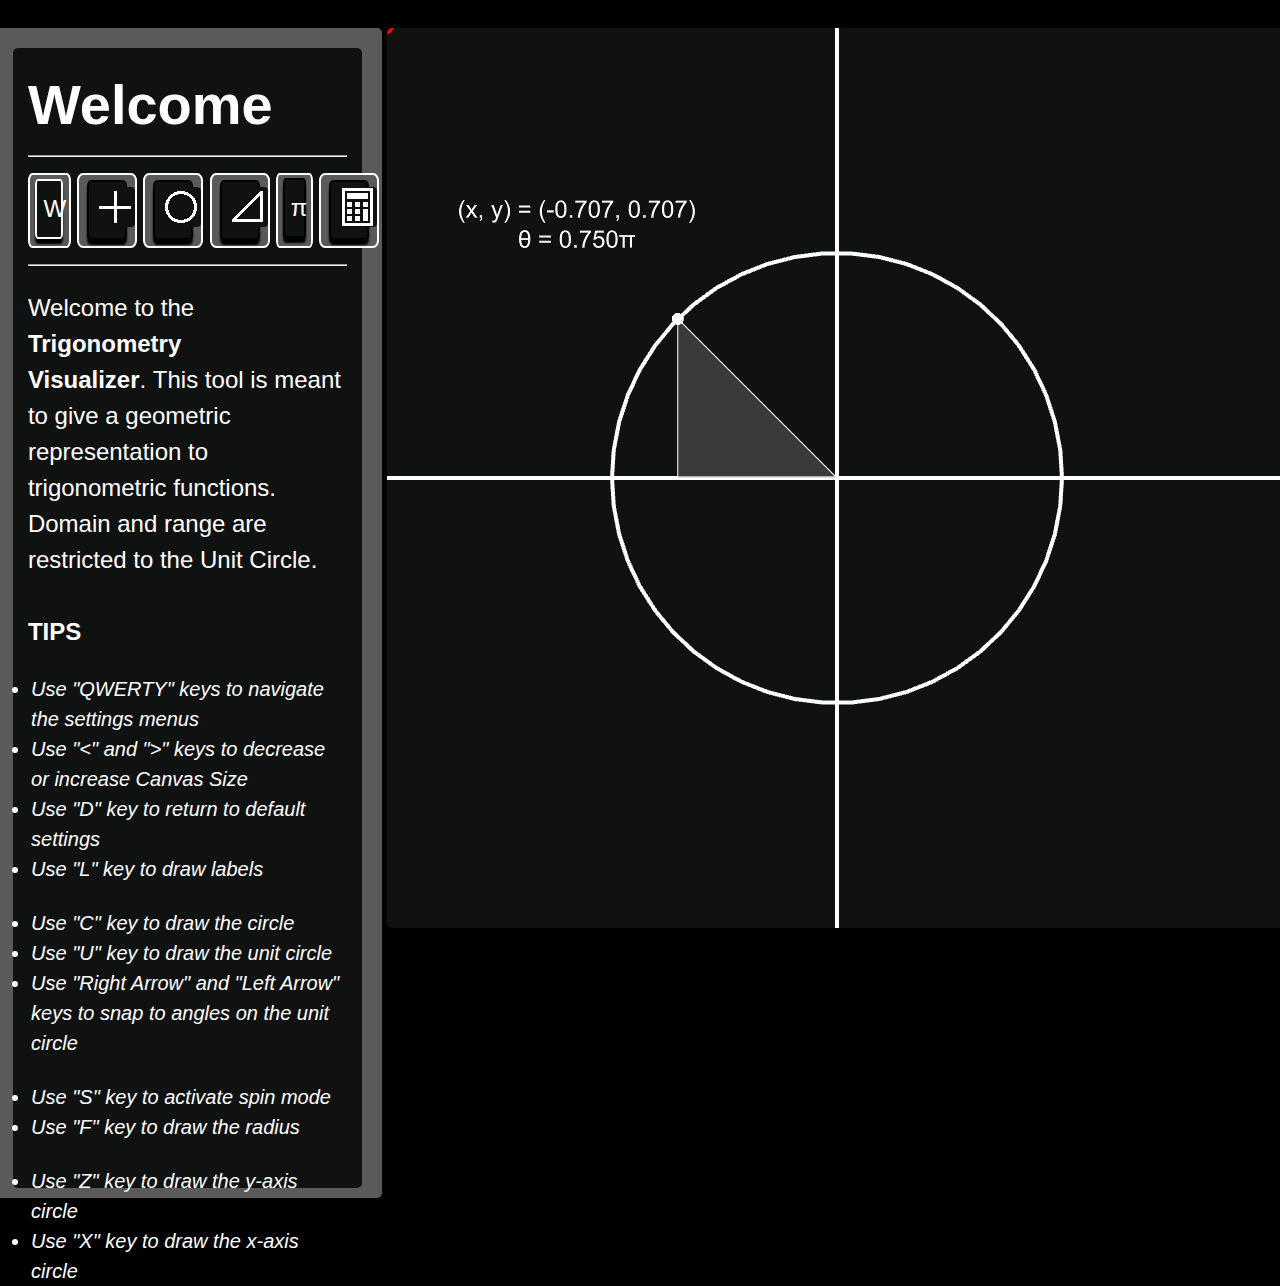
==== index.html @ 53793ff1 "Half finished idenitities." ====
<!DOCTYPE html>
<html lang="">
<head>
  <meta charset="utf-8">
  <meta name="viewport" content="width=device-width">

  <title>Unit Circle Visualizer</title>

  <link rel="icon" type="image/x-icon" href="./assets/triangleButton.png">

  <!-- p5.js -->
  <script src="addons/p5.min.js"></script>

  <!-- Sim and Animation -->
  <script src="main.js"></script>

</head>

<link rel="stylesheet" href="global.css">

<body class="p5" onload="main()" id="p5">
  <main>
  </main>
</body>

<div class="panel" id="panel0">
  <div class="innerPanel">
    <label class="title"><b>Welcome</b></label>
    <hr>
    <div class="grid-container-nav">
      <div class="grid-item-nav">
        <button type="button" class="navButton shadow" onclick="SetMan.butNextPanel(false, 0)" id="welcomeButton0">W</button>
      </div>
      <div class="grid-item-nav">
        <button type="button" class="navButton shadow" onclick="SetMan.butNextPanel(false, 1)" id="gridButton0"><img class="navButton" src="./assets/plusButton.png"></button>
      </div>
      <div class="grid-item-nav">
        <button type="button" class="navButton shadow" onclick="SetMan.butNextPanel(false, 2)" id="circleButton0"><img class="navButton" src="./assets/circleButton.png"></button>
      </div>
      <div class="grid-item-nav">
        <button type="button" class="navButton shadow" onclick="SetMan.butNextPanel(false, 3)" id="triangleButton0"><img class="navButton" src="./assets/triangleButton.png"></button>
      </div>
      <div class="grid-item-nav">
        <button type="button" class="navButton shadow" onclick="SetMan.butNextPanel(false, 4)" id="piButton0" style="font-size:30px;">π</button>
      </div>
      <div class="grid-item-nav">
        <button type="button" class="navButton shadow" onclick="SetMan.butNextPanel(false, 5)" id="calcButton0"><img class="navButton" src="./assets/calcButton.png"></button>
      </div>
    </div>
    <hr>
    <p class="innerPanel">
      Welcome to the <b>Trigonometry Visualizer</b>.&nbspThis tool is meant to give a geometric representation to trigonometric functions.<br>
      Domain and range are restricted to the Unit Circle. 
      <br><br>
      <b>TIPS</b>
      <i>
      <li>Use "QWERTY" keys to navigate the settings menus</li>
      <li>Use "<" and ">" keys to decrease or increase Canvas Size</li>
      <li>Use "D" key to return to default settings</li>
      <li>Use "L" key to draw labels</li>
      <br>
      <li>Use "C" key to draw the circle</li>
      <li>Use "U" key to draw the unit circle</li>
      <li>Use "Right Arrow" and "Left Arrow" keys to snap to angles on the unit circle</li>
      <br>
      <li>Use "S" key to activate spin mode</li>
      <li>Use "F" key to draw the radius</li>
      <br>
      <li>Use "Z" key to draw the y-axis circle</li>
      <li>Use "X" key to draw the x-axis circle</li>

      </i>
    </p>
  </div>
</div>

<div class="panel" id="panel1">
  <div class="innerPanel">
    <img src="./assets/plusButton.png"><label class="title">&nbsp<b>Grid</b></label><br>
    <hr>
    <div class="grid-container-nav">
      <div class="grid-item-nav">
        <button type="button" class="navButton shadow" onclick="SetMan.butNextPanel(false, 0)" id="welcomeButton1">W</button>
      </div>
      <div class="grid-item-nav">
        <button type="button" class="navButton shadow" onclick="SetMan.butNextPanel(false, 1)" id="gridButton1"><img class="navButton" src="./assets/plusButton.png"></button>
      </div>
      <div class="grid-item-nav">
        <button type="button" class="navButton shadow" onclick="SetMan.butNextPanel(false, 2)" id="circleButton1"><img class="navButton" src="./assets/circleButton.png"></button>
      </div>
      <div class="grid-item-nav">
        <button type="button" class="navButton shadow" onclick="SetMan.butNextPanel(false, 3)" id="triangleButton1"><img class="navButton" src="./assets/triangleButton.png"></button>
      </div>
      <div class="grid-item-nav">
        <button type="button" class="navButton shadow" onclick="SetMan.butNextPanel(false, 4)" id="piButton1" style="font-size:30px;">π</button>
      </div>
      <div class="grid-item-nav">
        <button type="button" class="navButton shadow" onclick="SetMan.butNextPanel(false, 5)" id="calcButton1"><img class="navButton" src="./assets/calcButton.png"></button>
      </div>
    </div>
    <hr>
    <div class="grid-container">
      <div class="grid-item">
        <label class="gridLabel">Settings</label><br>
        <button type="button" class="gridButton shadow" onclick="newSetMan('default')">Default</button>
      </div>
      <div class="grid-item">
        <label class="gridLabel">All On</label><br>
        <button type="button" class="gridButton shadow" style="border-color: rgb(0,255,0);" onclick="newSetMan('on')">On</button>
      </div>
      <div class="grid-item">
        <label class="gridLabel">All Off</label><br>
        <button type="button" class="gridButton shadow" style="border-color: rgb(255,0,0);" onclick="newSetMan('off')">Off</button>
      </div>
      <div class="grid-item">
        <label class="gridLabel">Position Info</label><br>
        <button type="button" class="gridButton shadow" onclick="SetMan.butPosInfo()" id="posInfo">On</button>
      </div>
    </div>
    <hr>
    <div class="grid-container">
      <div class="grid-item">
        <label class="gridLabel">Canvas Size</label><br>
        <label id="canvasSize" class="gridLabel" style="font-size:32px"></label>
      </div>
      <div class="grid-item">
        <label class="gridLabel">Canvas Size</label><br>
        <button type="button" class="gridButton shadow square" onclick="decreaseCanvasSize()">&nbsp-&nbsp</button><button type="button" class="gridButton shadow square" onclick="increaseCanvasSize()">+</button>
      </div>
      <div class="grid-item">
        <label class="gridLabel">Grid</label><br>
        <button type="button" class="gridButton shadow" onclick="SetMan.butGrid()" id="grid">Off</button>
      </div>
      <div class="grid-item">
        <label class="gridLabel">Grid Density</label><br>
        <button type="button" class="gridButton shadow square" onclick="SetMan.butGridDensity(false)">&nbsp-&nbsp</button>
        <button type="button" class="gridButton shadow square" onclick="SetMan.butGridDensity(true)">+</button>
      </div>

    </div>
    <hr>
    <div class="grid-container">
      <div class="grid-item">
        <label class="gridLabel">Origin</label><br>
        <button type="button" class="gridButton shadow" onclick="SetMan.butOrigin()" id="origin">On</button>
      </div>
      <div class="grid-item">
        <label class="gridLabel">Quadrantal</label><br>
        <button type="button" class="gridButton shadow" onclick="SetMan.butCardPoints()" id="cardPoints">Off</button>
      </div>
      <div class="grid-item">
        <label class="gridLabel">X-Axis</label><br>
        <button type="button" class="gridButton shadow" onclick="SetMan.butXAxis()" id="xAxis">On</button>
      </div>
      <div class="grid-item">
        <label class="gridLabel">Y-Axis</label><br>
        <button type="button" class="gridButton shadow" onclick="SetMan.butYAxis()" id="yAxis">On</button>
      </div>

    </div>
  </div>
</div>

<div class="panel" id="panel2">
  <div class="innerPanel">
    <img src="./assets/circleButton.png"><label class="title">&nbsp<b>Circle</b></label><br>
    <hr>
    <div class="grid-container-nav">
      <div class="grid-item-nav">
        <button type="button" class="navButton shadow" onclick="SetMan.butNextPanel(false, 0)" id="welcomeButton2">W</button>
      </div>
      <div class="grid-item-nav">
        <button type="button" class="navButton shadow" onclick="SetMan.butNextPanel(false, 1)" id="gridButton2"><img class="navButton" src="./assets/plusButton.png"></button>
      </div>
      <div class="grid-item-nav">
        <button type="button" class="navButton shadow" onclick="SetMan.butNextPanel(false, 2)" id="circleButton2"><img class="navButton" src="./assets/circleButton.png"></button>
      </div>
      <div class="grid-item-nav">
        <button type="button" class="navButton shadow" onclick="SetMan.butNextPanel(false, 3)" id="triangleButton2"><img class="navButton" src="./assets/triangleButton.png"></button>
      </div>
      <div class="grid-item-nav">
        <button type="button" class="navButton shadow" onclick="SetMan.butNextPanel(false, 4)" id="piButton2" style="font-size:30px;">π</button>
      </div>
      <div class="grid-item-nav">
        <button type="button" class="navButton shadow" onclick="SetMan.butNextPanel(false, 5)" id="calcButton2"><img class="navButton" src="./assets/calcButton.png"></button>
      </div>
    </div>
    <hr>
    <div class="grid-container">
      <div class="grid-item">
        <label class="gridLabel">Circle</label><br>
        <button type="button" class="gridButton shadow" onclick="SetMan.butCircle()" id="circle">On</button>
      </div>
      <div class="grid-item">
        <label class="gridLabel">Unit Circle</label><br>
        <button type="button" class="gridButton shadow" onclick="SetMan.butUnitCirc()" id="unitCirc">Off</button>
      </div>
      <div class="grid-item">
        <label class="gridLabel">Unit Angles</label><br>
        <button type="button" class="gridButton shadow square" onclick="forwardUnitCircle()">&nbsp-&nbsp</button><button class="gridButton shadow square" type="button" onclick="backwardUnitCircle()">+</button>
      </div>
      <div class="grid-item">
        <label class="gridLabel">Spin Mode</label><br>
        <button class="gridButton shadow" onclick="SetMan.butSpinMode()" id="spinMode"></button>
      </div>

    </div>
    <hr>
    <div class="grid-container">
      <div class="grid-item">
        <label class="gridLabel">Quadrant I</label><br>
        <button type="button" class="gridButton shadow" onclick="SetMan.butQuadI()" id="quadI">Off</button>
      </div>
      <div class="grid-item">
        <label class="gridLabel">Quadrant II</label><br>
        <button type="button" class="gridButton shadow" onclick="SetMan.butQuadII()" id="quadII">Off</button>
      </div>
      <div class="grid-item">
        <label class="gridLabel">Quadrant III</label><br>
        <button type="button" class="gridButton shadow" onclick="SetMan.butQuadIII()" id="quadIII">Off</button>
      </div>
      <div class="grid-item">
        <label class="gridLabel">Quadrant IV</label><br>
        <button type="button" class="gridButton shadow" onclick="SetMan.butQuadIV()" id="quadIV">Off</button>
      </div>
    </div>
    <hr>
    <div class="grid-container">
      <div class="grid-item">
        <label class="gridLabel">Quadrantal</label><br>
        <button type="button" class="gridButton shadow" onclick="SetMan.butCardPoints()" id="cardPoints1">Off</button>
      </div>
      <div class="grid-item">
        <label class="gridLabel">Arc</label><br>
        <button type="button" class="gridButton shadow" onclick="SetMan.butUnitArc()" id="unitArc">On</button>
      </div>
      <div class="grid-item">
        <label class="gridLabel">Radius</label><br>
        <button type="button" class="gridButton shadow" onclick="SetMan.butRadius()" id="radius">On</button>
      </div>
      <div class="grid-item">
        <label class="gridLabel">Labels</label><br>
        <button type="button" class="gridButton shadow" onclick="SetMan.butNames()" id="names">On</button>
      </div>
    </div>
  </div>
</div>

<div class="panel" id="panel3">
  <div class="innerPanel">
    <img src="./assets/triangleButton.png"><label class="title">&nbsp<b>Triangle</b></label><br>
    <hr>
    <div class="grid-container-nav">
      <div class="grid-item-nav">
        <button type="button" class="navButton shadow" onclick="SetMan.butNextPanel(false, 0)" id="welcomeButton3">W</button>
      </div>
      <div class="grid-item-nav">
        <button type="button" class="navButton shadow" onclick="SetMan.butNextPanel(false, 1)" id="gridButton3"><img class="navButton" src="./assets/plusButton.png"></button>
      </div>
      <div class="grid-item-nav">
        <button type="button" class="navButton shadow" onclick="SetMan.butNextPanel(false, 2)" id="circleButton3"><img class="navButton" src="./assets/circleButton.png"></button>
      </div>
      <div class="grid-item-nav">
        <button type="button" class="navButton shadow" onclick="SetMan.butNextPanel(false, 3)" id="triangleButton3"><img class="navButton" src="./assets/triangleButton.png"></button>
      </div>
      <div class="grid-item-nav">
        <button type="button" class="navButton shadow" onclick="SetMan.butNextPanel(false, 4)" id="piButton3" style="font-size:30px;">π</button>
      </div>
      <div class="grid-item-nav">
        <button type="button" class="navButton shadow" onclick="SetMan.butNextPanel(false, 5)" id="calcButton3"><img class="navButton" src="./assets/calcButton.png"></button>
      </div>
    </div>
    <hr>
    <div class="grid-container">
      <div class="grid-item">
        <label class="gridLabel">Sin</label><br>
        <button type="button"  class="gridButton shadow square" onclick="buttonMessage('Was that an accident?')" style="background-color:blue">&nbsp</button>
        <button type="button"  class="gridButton shadow square" onclick="SetMan.butSin();" id="sin2">Off</button>
      </div>
      <div class="grid-item">
        <label class="gridLabel">Cos</label><br>
        <button type="button"  class="gridButton shadow square" onclick="buttonMessage('Guess it was not.')" style="background-color:lime">&nbsp</button>
        <button type="button"  class="gridButton shadow square" onclick="SetMan.butCos()" id="cos2">Off</button>
      </div>
      <div class="grid-item">
        <label class="gridLabel">Tan</label><br>
        <button type="button"  class="gridButton shadow square" style="background-color:red">&nbsp</button>
        <button type="button"  class="gridButton shadow square"onclick="SetMan.butTan()" id="tan2">Off</button>
      </div>
      <div class="grid-item">
        <label class="gridLabel">All</label><br>
        <button type="button"  class="gridButton shadow"onclick="SetMan.butAllTrigFunc()" id="allTrigFunc">Off</button>
      </div>
      <div class="grid-item">
        <label class="gridLabel">Csc</label><br>
        <button type="button"  class="gridButton shadow square" onclick="buttonMessage('I bet you clicked tangent lol.')" style="background-color:cyan">&nbsp</button>
        <button type="button"  class="gridButton shadow square" onclick="SetMan.butCsc()" id="csc2">Off</button>
      </div>
      <div class="grid-item">
        <label class="gridLabel">Sec</label><br>
        <button type="button"  class="gridButton shadow square" onclick="buttonMessage('github.com/gwstallsmith')" style="background-color:yellow">&nbsp</button>
        <button type="button"  class="gridButton shadow square" onclick="SetMan.butSec()" id="sec2">Off</button>
      </div>
      <div class="grid-item">
        <label class="gridLabel">Cot</label><br>
        <button type="button"  class="gridButton shadow square" onclick="buttonMessage('Five dollars, and you can put whatever you want here.')" style="background-color:magenta;">&nbsp</button>
        <button type="button"  class="gridButton shadow square" onclick="SetMan.butCot()" id="cot2">Off</button>
      </div>
      </div>
    <div class="grid-container">
      <div class="grid-item">
        <label class="gridLabel">Triangle</label><br>
        <button type="button" class="gridButton shadow" onclick="SetMan.butUnitTriangle()" id="unitTriangle">On</button>
      </div>
      <div class="grid-item">
        <label class="gridLabel">Hypotenuse</label><br>
        <button type="button" class="gridButton shadow" onclick="SetMan.butRadius()" id="hypotenuse">On</button>
      </div>
      <div class="grid-item">
        <label class="gridLabel">Labels</label><br>
        <button type="button" class="gridButton shadow" onclick="SetMan.butNames()" id="names1">Off</button>
      </div>

    </div>
    <div class="grid-container-info">
      <div class="grid-item-info">
        <label id="unitCoordinates"></label>
      </div>
      <div class="grid-item-info">
        <label" id="triangleArea"></label>
      </div>
    </div>
    <div class="grid-container-info">
      <div class="grid-item-info">
        <label id="sin"></label>
      </div>
      <div class="grid-item-info">
        <label id="csc"></label>
      </div>
      <div class="grid-item-info">
        <label id="cos"></label>
      </div>
      <div class="grid-item-info">
        <label id="sec"></label>
      </div>
      <div class="grid-item-info">
        <label id="tan"></label>
      </div>
      <div class="grid-item-info">
        <label id="cot"></label>
      </div>
    </div>

  </div>
</div>

<div class="panel" id="panel4">
  <div class="innerPanel">
    <label class="title">π<b>&nbsp&nbspIdentities</b></label>
    <hr>
    <div class="grid-container-nav">
      <div class="grid-item-nav">
        <button type="button" class="navButton shadow" onclick="SetMan.butNextPanel(false, 0)" id="welcomeButton4">W</button>
      </div>
      <div class="grid-item-nav">
        <button type="button" class="navButton shadow" onclick="SetMan.butNextPanel(false, 1)" id="gridButton4"><img class="navButton" src="./assets/plusButton.png"></button>
      </div>
      <div class="grid-item-nav">
        <button type="button" class="navButton shadow" onclick="SetMan.butNextPanel(false, 2)" id="circleButton4"><img class="navButton" src="./assets/circleButton.png"></button>
      </div>
      <div class="grid-item-nav">
        <button type="button" class="navButton shadow" onclick="SetMan.butNextPanel(false, 3)" id="triangleButton4"><img class="navButton" src="./assets/triangleButton.png"></button>
      </div>
      <div class="grid-item-nav">
        <button type="button" class="navButton shadow" onclick="SetMan.butNextPanel(false, 4)" id="piButton4" style="font-size:30px;">π</button>
      </div>
      <div class="grid-item-nav">
        <button type="button" class="navButton shadow" onclick="SetMan.butNextPanel(false, 5)" id="calcButton4"><img class="navButton" src="./assets/calcButton.png"></button>
      </div>
    </div>
    <hr>
    <div class="grid-container-info">
      <div class="grid-item">
        <label class="identity identityTitle">
          Even / Odd Identities
        </label><br><br>
        <label class="identity">
          sin(-θ) = -sin(θ)
        </label>
        <button type="button" class="gridButton shadow" onclick="SetMan.butEvenOddIdenOne()" id="evenOddIdenOne">On</button><br>
        <label class="identity">
          cos(-θ) = -cos(θ)
        </label>
        <button type="button" class="gridButton shadow" onclick="SetMan.butEvenOddIdenTwo()" id="evenOddIdenTwo">On</button><br>
        <label class="identity">
          tan(-θ) = -tan(θ)
        </label>
        <button type="button" class="gridButton shadow" onclick="SetMan.butEvenOddIdenThree()" id="evenOddIdenThree">On</button><br>
        <label class="identity">
          csc(-θ) = -csc(θ)
        </label>
        <button type="button" class="gridButton shadow" onclick="SetMan.butEvenOddIdenFour()" id="evenOddIdenFour">On</button><br>
        <label class="identity">
          sec(-θ) = -sec(θ)
        </label>
        <button type="button" class="gridButton shadow" onclick="SetMan.butEvenOddIdenFive()" id="evenOddIdenFive">On</button><br>
        <label class="identity">
          Cot(-θ) = -cot(θ)
        </label>
        <button type="button" class="gridButton shadow" onclick="SetMan.butEvenOddIdenSix()" id="evenOddIdenSix">On</button><br>

      </div>

      <div class="grid-item">
        <label class="identity identityTitle">
          Cofunction Identities
        </label><br><br>
        <label class="identity">
          sin(π/2 - θ) = cos(θ)
        </label>
        <button type="button" class="gridButton shadow" onclick="SetMan.butCofuncIdenOne()" id="cofuncIdenOne">On</button><br>
        <label class="identity">
          cos(π/2 - θ) = sin(θ)
        </label>
        <button type="button" class="gridButton shadow" onclick="SetMan.butCofuncIdenTwo()" id="cofuncIdenTwo">On</button><br>
        <label class="identity">
          tan(π/2 - θ) = cot(θ)
        </label>
        <button type="button" class="gridButton shadow" onclick="SetMan.butCofuncIdenThree()" id="cofuncIdenThree">On</button><br>
        <label class="identity">
          cot(π/2 - θ) = tan(θ)
        </label>
        <button type="button" class="gridButton shadow" onclick="SetMan.butCofuncIdenFour()" id="cofuncIdenFour">On</button><br>
        <label class="identity">
          csc(π/2 - θ) = sec(θ)
        </label>
        <button type="button" class="gridButton shadow" onclick="SetMan.butCofuncIdenFive()" id="cofuncIdenFive">On</button><br>
        <label class="identity">
          sec(π/2 - θ) = csc(θ)
        </label>
        <button type="button" class="gridButton shadow" onclick="SetMan.butCofuncIdenSix()" id="cofuncIdenSix">On</button><br>
        
      </div>
      <div class="grid-item">
        <label class="identity identityTitle">
          Pythagorean Identities
        </label><br><br>
        <label class="identity">
          cos²(θ) + sin²(θ) = 1
        </label>
        <button type="button" class="gridButton shadow" onclick="SetMan.butPythIdenOne()" id="pythIdenOne">On</button><br>
        <label class="identity">
          tan²(θ) + 1 = sec²(θ)
        </label>
        <button type="button" class="gridButton shadow" onclick="SetMan.butPythIdenTwo()" id="pythIdenTwo">On</button><br>

        <label class="identity">
          1 + cot²(θ) = csc²(θ)
        </label>
        <button type="button" class="gridButton shadow" onclick="SetMan.butPythIdenThree()" id="pythIdenThree">On</button><br>
      </div>

    </div>
  </div>
</div>

<div class="panel" id="panel5">
  <div class="innerPanel">
    <img src="./assets/calcButton.png"><label class="title">&nbsp<b>Calculator</b></label>
    <hr>
    <div class="grid-container-nav">
      <div class="grid-item-nav">
        <button type="button" class="navButton shadow" onclick="SetMan.butNextPanel(false, 0)" id="welcomeButton5">W</button>
      </div>
      <div class="grid-item-nav">
        <button type="button" class="navButton shadow" onclick="SetMan.butNextPanel(false, 1)" id="gridButton5"><img class="navButton" src="./assets/plusButton.png"></button>
      </div>
      <div class="grid-item-nav">
        <button type="button" class="navButton shadow" onclick="SetMan.butNextPanel(false, 2)" id="circleButton5"><img class="navButton" src="./assets/circleButton.png"></button>
      </div>
      <div class="grid-item-nav">
        <button type="button" class="navButton shadow" onclick="SetMan.butNextPanel(false, 3)" id="triangleButton5"><img class="navButton" src="./assets/triangleButton.png"></button>
      </div>
      <div class="grid-item-nav">
        <button type="button" class="navButton shadow" onclick="SetMan.butNextPanel(false, 4)" id="piButton5" style="font-size:30px;">π</button>
      </div>
      <div class="grid-item-nav">
        <button type="button" class="navButton shadow" onclick="SetMan.butNextPanel(false, 5)" id="calcButton5"><img class="navButton" src="./assets/calcButton.png"></button>
      </div>
    </div>
    <hr>
    <div class="grid-container-info">
      <div class="grid-item">
        <label class="calcLabel">(x, y)</label><br>
        <input class="gridInput" type="number" step="0.001" min="-1" max="1" id="xInput">
        <input class="gridInput" type="number" step="0.001" min="-1" max="1" id="yInput">
        <button class="gridButton square shadow" onclick="calcCoords()">Go</button>
       

      </div>
      <div class="grid-item">
        <label class="calcLabel">θ (in terms of π)</label><br>
        <input class="gridInput" type="number" step="0.001" min="0" max="2" id="thetaInput">
        <button class="gridButton square shadow" onclick="calcTheta()">Go</button>
      </div>
    </div>
    <p class="innerPanel">
      Note calculator will reduce (x, y) units to r = 1 scale.<br>
    </p>
    <hr>
    <div class="grid-container-info">
      <div class="grid-item-info">
        <label id="sin1"></label>
      </div>
      <div class="grid-item-info">
        <label id="csc1"></label>
      </div>
      <div class="grid-item-info">
        <label id="cos1"></label>
      </div>
      <div class="grid-item-info">
        <label id="sec1"></label>
      </div>
      <div class="grid-item-info">
        <label id="tan1"></label>
      </div>
      <div class="grid-item-info">
        <label id="cot1"></label>
      </div>
    </div>
    <div class="grid-container-info">
      <div class="grid-item-info">
        <label id="triangleArea1"></label>
      </div>
    </div>

  </div>
</div>

</html>
---- global.css ----
* {
    font-family:'Gill Sans', 'Gill Sans MT', Calibri, 'Trebuchet MS', sans-serif;
    line-height:150%;

    border-radius: 5px;
}

:root {
    --panel-width: 800px;
    --inner-panel-size: 200px;
}

.shadow {
    box-shadow: 0px 5px 2px black;
}

button:active {
    background: white;
    -webkit-box-shadow: inset 0px 0px 10px white;
       -moz-box-shadow: inset 0px 0px 10px white;
            box-shadow: inset 0px 0px 10px white;
     outline: none;
}

body.p5 {
    justify-content: center;
    display:flex;
    background-color: black;
    cursor:none;
    padding:20px;
}

div.panel {
    width:var(--panel-width);
    max-width: 1500px;
    height:var(--panel-height);
    background-color: #5A5A5A;

    border-right: 50px;
    cursor:default;
    margin-right: 5px;
    min-height: 800px;


}



div.innerPanel {
    margin:20px;
    padding:15px;
    background-color: #101111;
    height:var(--inner-panel-size);
    min-height: 820px;

    justify-content: flex-end;



}

li {
    font-size: 20px;
    color:white;
    margin-left:1%;
}

p.innerPanel {
    font-size: 24px;
    color:white;
    text-align: left;

}

p.identity {
    font-size: 24px;
    color:white;
    
    margin-left:2%;
    margin-right:2%;


    background-color: #101111;

    border: 2px solid;
    border-color: white;
    border-radius: 10px;

    line-height:170%;
}

label.title {
    font-size:36px;
    margin-top:1%;
}

input.gridInput {
    font-size: 20px;
    color:white;
    background-color: #101111;
    text-align:center;

    width:100px;
    height:50px;

    border:2px solid;
    border-color:white;
    border-radius: 10%;

    margin-top:2%;
    padding-left:5%;
    padding-right:5%;
}

button.gridButton {
    font-size: 24px;
    color:white;
    background-color: #101111;
    width:100px;
    height:50px;

    border:2px solid;
    border-color:white;
    border-radius: 10%;
}

button.navButton {
    font-size: 24px;
    color:white;
    background-color: #101111;
    
    min-height: 60px;
    height:90%;
    width:80%;

    margin-top: 5%;

    align-items: center;

    border:2px solid;
    border-color:white;
    border-radius: 10%;

}

img.navButton {
    margin:auto;
    margin-top:10%;
    border:2px;
    border-color:white;
    border-radius:10%;
}


button.square {
    height:50px;
    width:50px;
}



label.gridLabel {
    font-size:22px;
    width:100px;
    color:white;
    padding-left: 10%;
    padding-right: 10%;

    background-color: #101111;

    border: 2px solid;
    border-color: white;
    border-radius: 10px;
}

label.calcLabel {
    font-size:22px;


    color:white;
    
    padding-left: 10%;
    padding-right: 10%;
    padding-top:1%;
    padding-bottom:1%;
    
    background-color: #101111;

    border: 2px solid;
    border-color: white;
    border-radius: 10px;
}

label.identity{
    height:50px;

    font-size:24px;


    color:white;

    padding:2%;

    padding-left: 5%;
    padding-right: 5%;

    background-color: #101111;

    border: 2px solid;
    border-color: white;
    border-radius: 10px;
}

label.identityTitle {
    font-size: 28px;
    color:white;
}

label.title {
    font-size:56px;
    color:white;
}

.grid-container {
    display: grid;
    grid-template-columns: repeat(4, 1fr);
    gap: 2%;
    margin-top:5%;
    margin-bottom:5%;
}

.grid-item {
    border: 2px solid;

    padding-top: 5%;
    padding-bottom: 5%;

    text-align: center;
    width:auto;
    height:auto;

    background-color: #5A5A5A;


    border-radius: 10%;
    border-color: white;
}

.grid-container-nav {
    display: grid;
    grid-template-columns: repeat(6, 1fr);
    gap: 2%;
    margin-top:5%;
    margin-bottom:5%;
}
  
.grid-item-nav {
    
    border: 2px solid;

    padding: 5%;
    padding-bottom:10%;

    text-align: center;

    background-color: #5A5A5A;


    border-radius: 10%;
    border-color: white;
}

.grid-container-info {
    display: grid;
    grid-template-columns: repeat(2, 1fr);
    gap: 2%;
    margin-top:5%;
    margin-bottom:5%;
}

.grid-item-info {
    color:white;
    border: 2px solid;
    font-size: 24px;

    padding-top: 2%;
    padding-bottom: 2%;

    text-align: center;
    width:auto;
    height:auto;

    background-color: #5A5A5A;

    background-color: #101111;

}
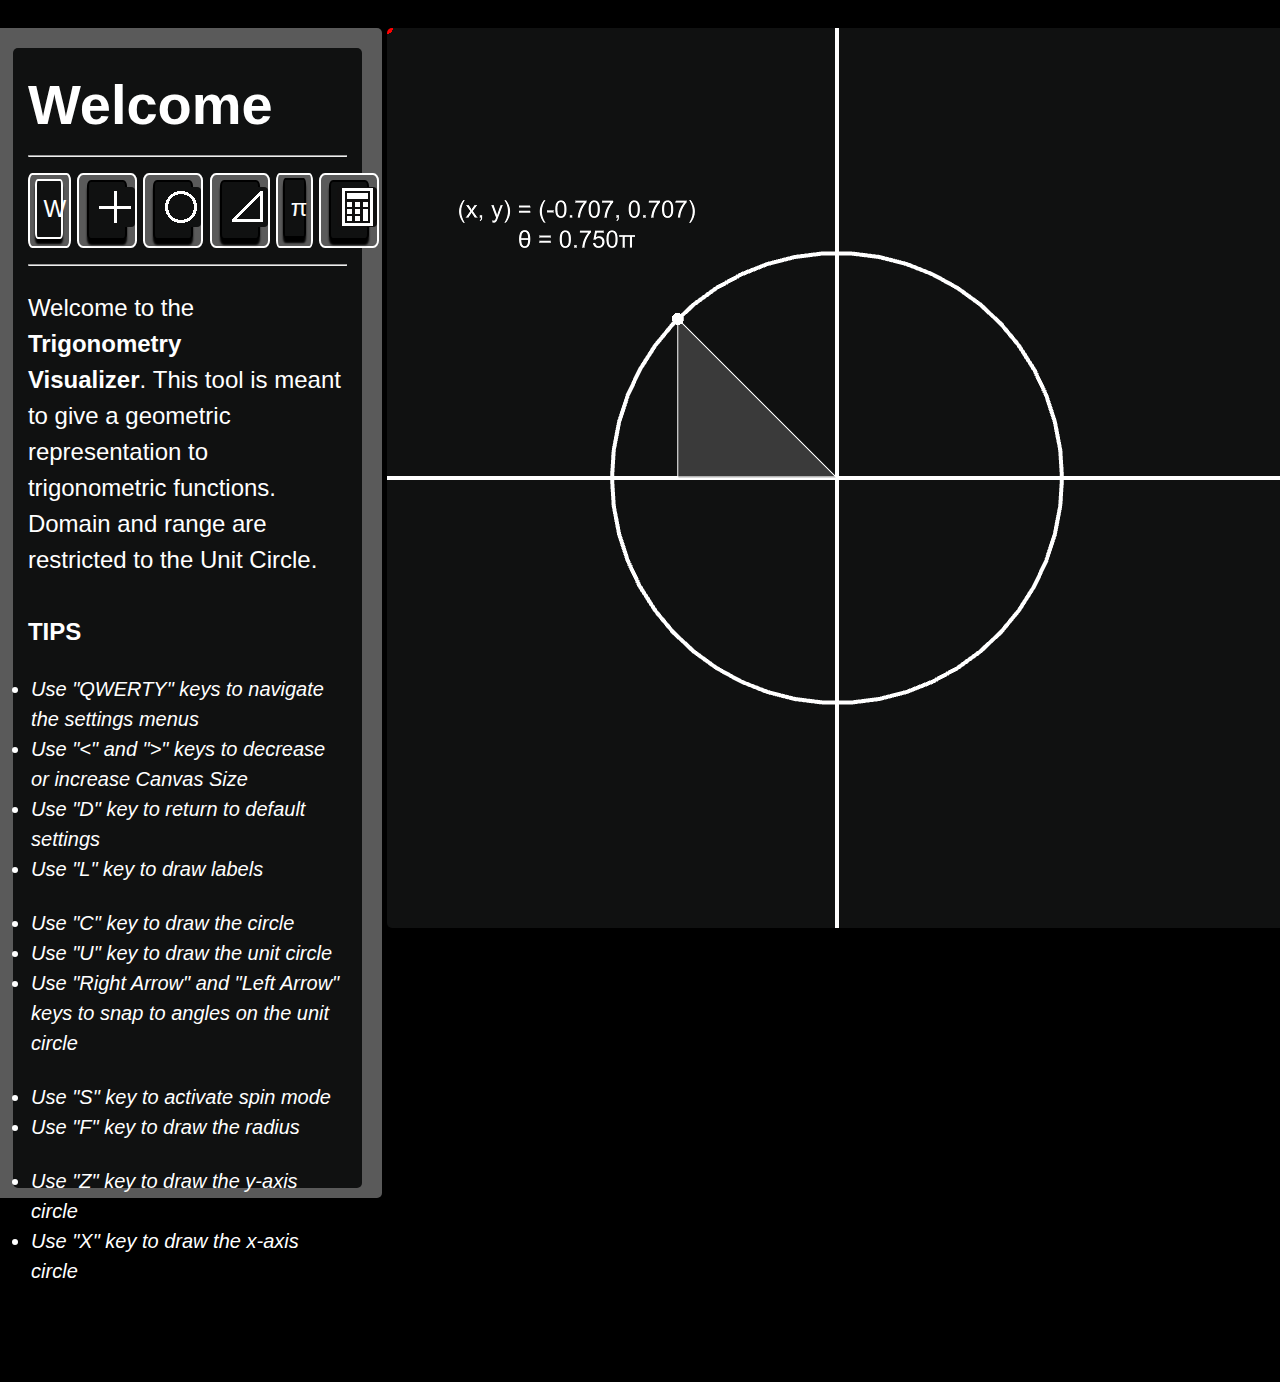
==== commit bf7f65d5: "Added email to front page." ====
--- a/index.html
+++ b/index.html
@@ -70,6 +70,8 @@
       <li>Use "X" key to draw the x-axis circle</li>
 
       </i>
+      <br><br>
+      <b>Any questions, comments, concerns? Please email <u>gstallsm@kent.edu</u></b>
     </p>
   </div>
 </div>
@@ -324,33 +326,32 @@
     </div>
     <div class="grid-container-info">
       <div class="grid-item-info">
+        <label id="sin"></label>
+      </div>
+      <div class="grid-item-info">
+        <label id="csc"></label>
+      </div>
+      <div class="grid-item-info">
+        <label id="cos"></label>
+      </div>
+      <div class="grid-item-info">
+        <label id="sec"></label>
+      </div>
+      <div class="grid-item-info">
+        <label id="tan"></label>
+      </div>
+      <div class="grid-item-info">
+        <label id="cot"></label>
+      </div>
+    </div>
+    <div class="grid-container-info">
+      <div class="grid-item-info">
         <label id="unitCoordinates"></label>
       </div>
       <div class="grid-item-info">
         <label" id="triangleArea"></label>
       </div>
     </div>
-    <div class="grid-container-info">
-      <div class="grid-item-info">
-        <label id="sin"></label>
-      </div>
-      <div class="grid-item-info">
-        <label id="csc"></label>
-      </div>
-      <div class="grid-item-info">
-        <label id="cos"></label>
-      </div>
-      <div class="grid-item-info">
-        <label id="sec"></label>
-      </div>
-      <div class="grid-item-info">
-        <label id="tan"></label>
-      </div>
-      <div class="grid-item-info">
-        <label id="cot"></label>
-      </div>
-    </div>
-
   </div>
 </div>
 
@@ -380,6 +381,39 @@
     </div>
     <hr>
     <div class="grid-container-info">
+
+      <div class="grid-item">
+        <label class="identity identityTitle">
+          Cofunction Identities
+        </label><br><br>
+        <label class="identity">
+          sin(π/2 - θ) = cos(θ)
+        </label>
+        <button type="button" class="gridButton shadow" onclick="SetMan.butCofuncIdenOne()" id="cofuncIdenOne">On</button><br>
+        <label class="identity">
+          cos(π/2 - θ) = sin(θ)
+        </label>
+        <button type="button" class="gridButton shadow" onclick="SetMan.butCofuncIdenTwo()" id="cofuncIdenTwo">On</button><br>
+        <label class="identity">
+          tan(π/2 - θ) = cot(θ)
+        </label>
+        <button type="button" class="gridButton shadow" onclick="SetMan.butCofuncIdenThree()" id="cofuncIdenThree">On</button><br>
+        <label class="identity">
+          cot(π/2 - θ) = tan(θ)
+        </label>
+        <button type="button" class="gridButton shadow" onclick="SetMan.butCofuncIdenFour()" id="cofuncIdenFour">On</button><br>
+        <label class="identity">
+          csc(π/2 - θ) = sec(θ)
+        </label>
+        <button type="button" class="gridButton shadow" onclick="SetMan.butCofuncIdenFive()" id="cofuncIdenFive">On</button><br>
+        <label class="identity">
+          sec(π/2 - θ) = csc(θ)
+        </label>
+        <button type="button" class="gridButton shadow" onclick="SetMan.butCofuncIdenSix()" id="cofuncIdenSix">On</button><br>
+        
+      </div>
+
+
       <div class="grid-item">
         <label class="identity identityTitle">
           Even / Odd Identities
@@ -405,42 +439,12 @@
         </label>
         <button type="button" class="gridButton shadow" onclick="SetMan.butEvenOddIdenFive()" id="evenOddIdenFive">On</button><br>
         <label class="identity">
-          Cot(-θ) = -cot(θ)
+          cot(-θ) = -cot(θ)
         </label>
         <button type="button" class="gridButton shadow" onclick="SetMan.butEvenOddIdenSix()" id="evenOddIdenSix">On</button><br>
 
       </div>
 
-      <div class="grid-item">
-        <label class="identity identityTitle">
-          Cofunction Identities
-        </label><br><br>
-        <label class="identity">
-          sin(π/2 - θ) = cos(θ)
-        </label>
-        <button type="button" class="gridButton shadow" onclick="SetMan.butCofuncIdenOne()" id="cofuncIdenOne">On</button><br>
-        <label class="identity">
-          cos(π/2 - θ) = sin(θ)
-        </label>
-        <button type="button" class="gridButton shadow" onclick="SetMan.butCofuncIdenTwo()" id="cofuncIdenTwo">On</button><br>
-        <label class="identity">
-          tan(π/2 - θ) = cot(θ)
-        </label>
-        <button type="button" class="gridButton shadow" onclick="SetMan.butCofuncIdenThree()" id="cofuncIdenThree">On</button><br>
-        <label class="identity">
-          cot(π/2 - θ) = tan(θ)
-        </label>
-        <button type="button" class="gridButton shadow" onclick="SetMan.butCofuncIdenFour()" id="cofuncIdenFour">On</button><br>
-        <label class="identity">
-          csc(π/2 - θ) = sec(θ)
-        </label>
-        <button type="button" class="gridButton shadow" onclick="SetMan.butCofuncIdenFive()" id="cofuncIdenFive">On</button><br>
-        <label class="identity">
-          sec(π/2 - θ) = csc(θ)
-        </label>
-        <button type="button" class="gridButton shadow" onclick="SetMan.butCofuncIdenSix()" id="cofuncIdenSix">On</button><br>
-        
-      </div>
       <div class="grid-item">
         <label class="identity identityTitle">
           Pythagorean Identities
@@ -457,8 +461,10 @@
         <label class="identity">
           1 + cot²(θ) = csc²(θ)
         </label>
-        <button type="button" class="gridButton shadow" onclick="SetMan.butPythIdenThree()" id="pythIdenThree">On</button><br>
-      </div>
+        <button type="button" class="gridButton shadow" onclick="SetMan.butPythIdenThree()" id="pythIdenThree">On</button><br><br>
+
+      </div>
+
 
     </div>
   </div>
@@ -530,6 +536,9 @@
     </div>
     <div class="grid-container-info">
       <div class="grid-item-info">
+        <label id="unitCoordinates1"></label>
+      </div>
+      <div class="grid-item-info">
         <label id="triangleArea1"></label>
       </div>
     </div>
--- a/global.css
+++ b/global.css
@@ -194,7 +194,7 @@
 label.identity{
     height:50px;
 
-    font-size:24px;
+    font-size:22px;
 
 
     color:white;
@@ -212,7 +212,7 @@
 }
 
 label.identityTitle {
-    font-size: 28px;
+    font-size: 26px;
     color:white;
 }
 
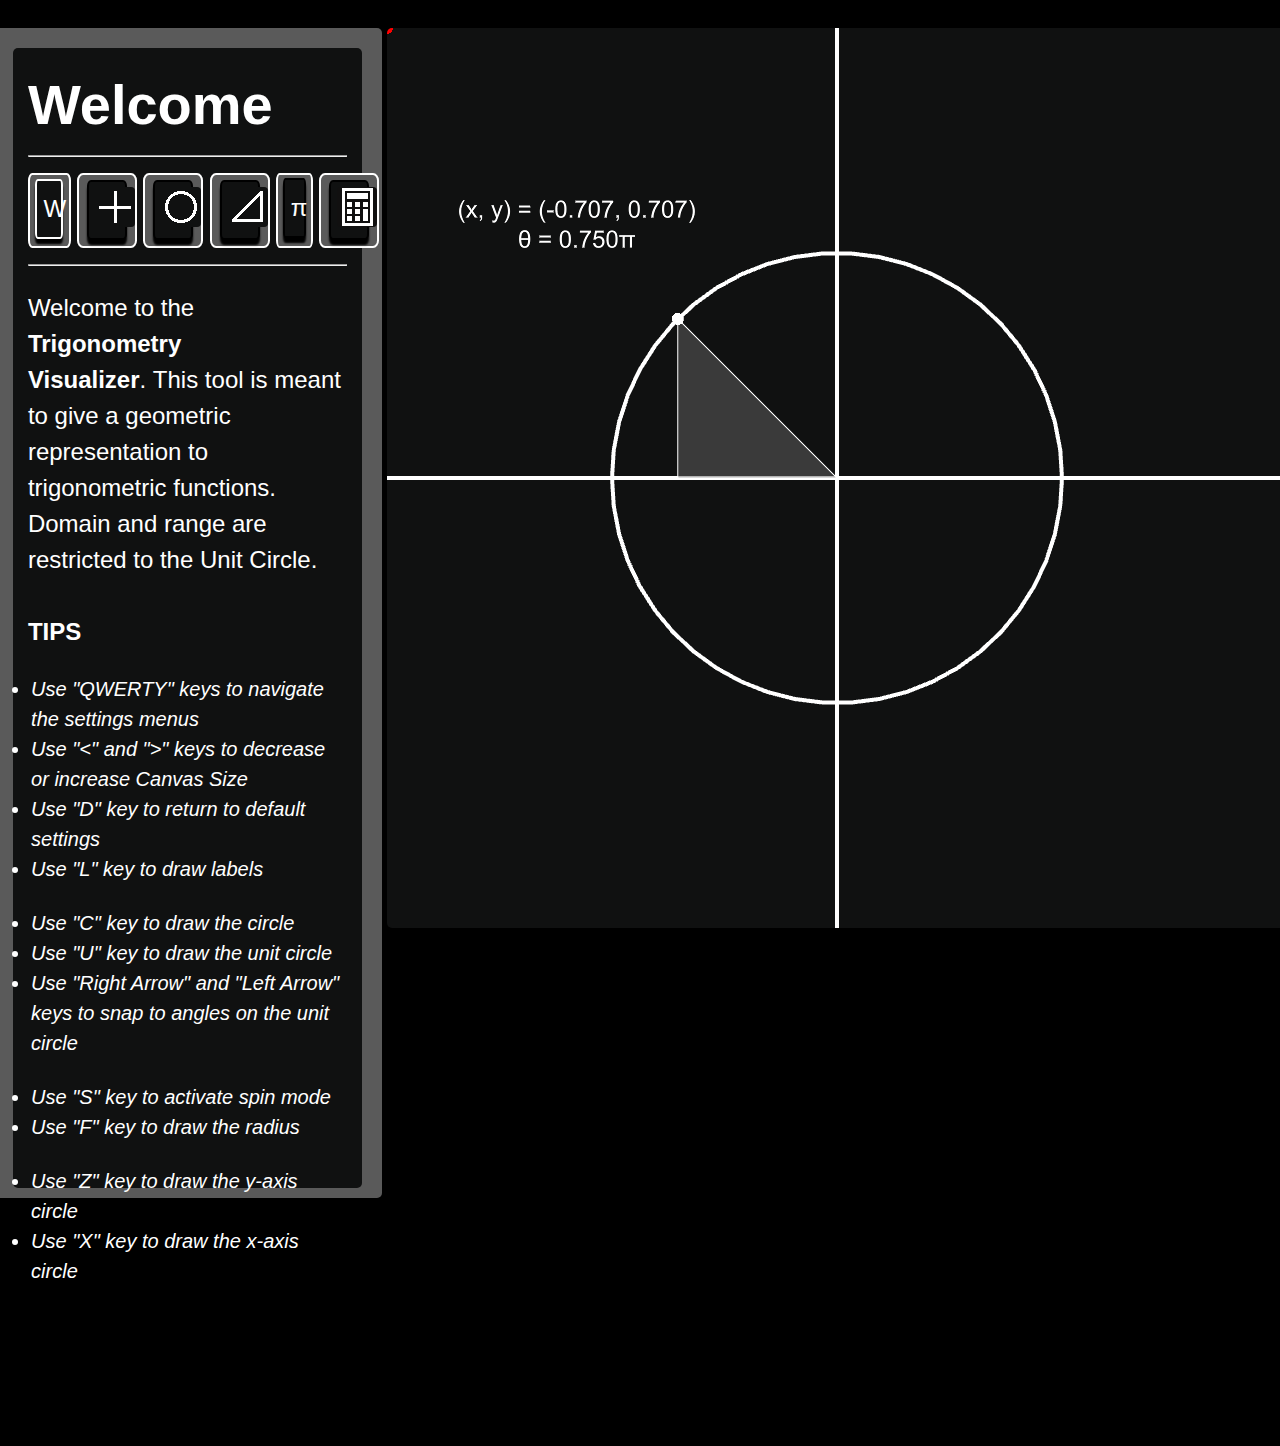
==== commit 7cfcff7f: "Added last updated section." ====
--- a/index.html
+++ b/index.html
@@ -72,6 +72,26 @@
       </i>
       <br><br>
       <b>Any questions, comments, concerns? Please email <u>gstallsm@kent.edu</u></b>
+      <br><br>
+      <p>Last updated: <span id="last-updated"></span></p>
+
+      <script>
+        const username = 'gwstallsmith';
+        const repoName = 'Unit-Circle-Visualizer';
+    
+        const apiUrl = `https://api.github.com/repos/${username}/${repoName}`;
+    
+        fetch(apiUrl)
+          .then(response => response.json())
+          .then(data => {
+            const lastUpdated = new Date(data.updated_at);
+            const options = { year: 'numeric', month: 'long', day: 'numeric'};
+            document.getElementById('last-updated').textContent = lastUpdated.toLocaleDateString(undefined, options);
+          })
+          .catch(error => {
+            console.error('Error fetching repository information:', error);
+          });
+      </script>
     </p>
   </div>
 </div>
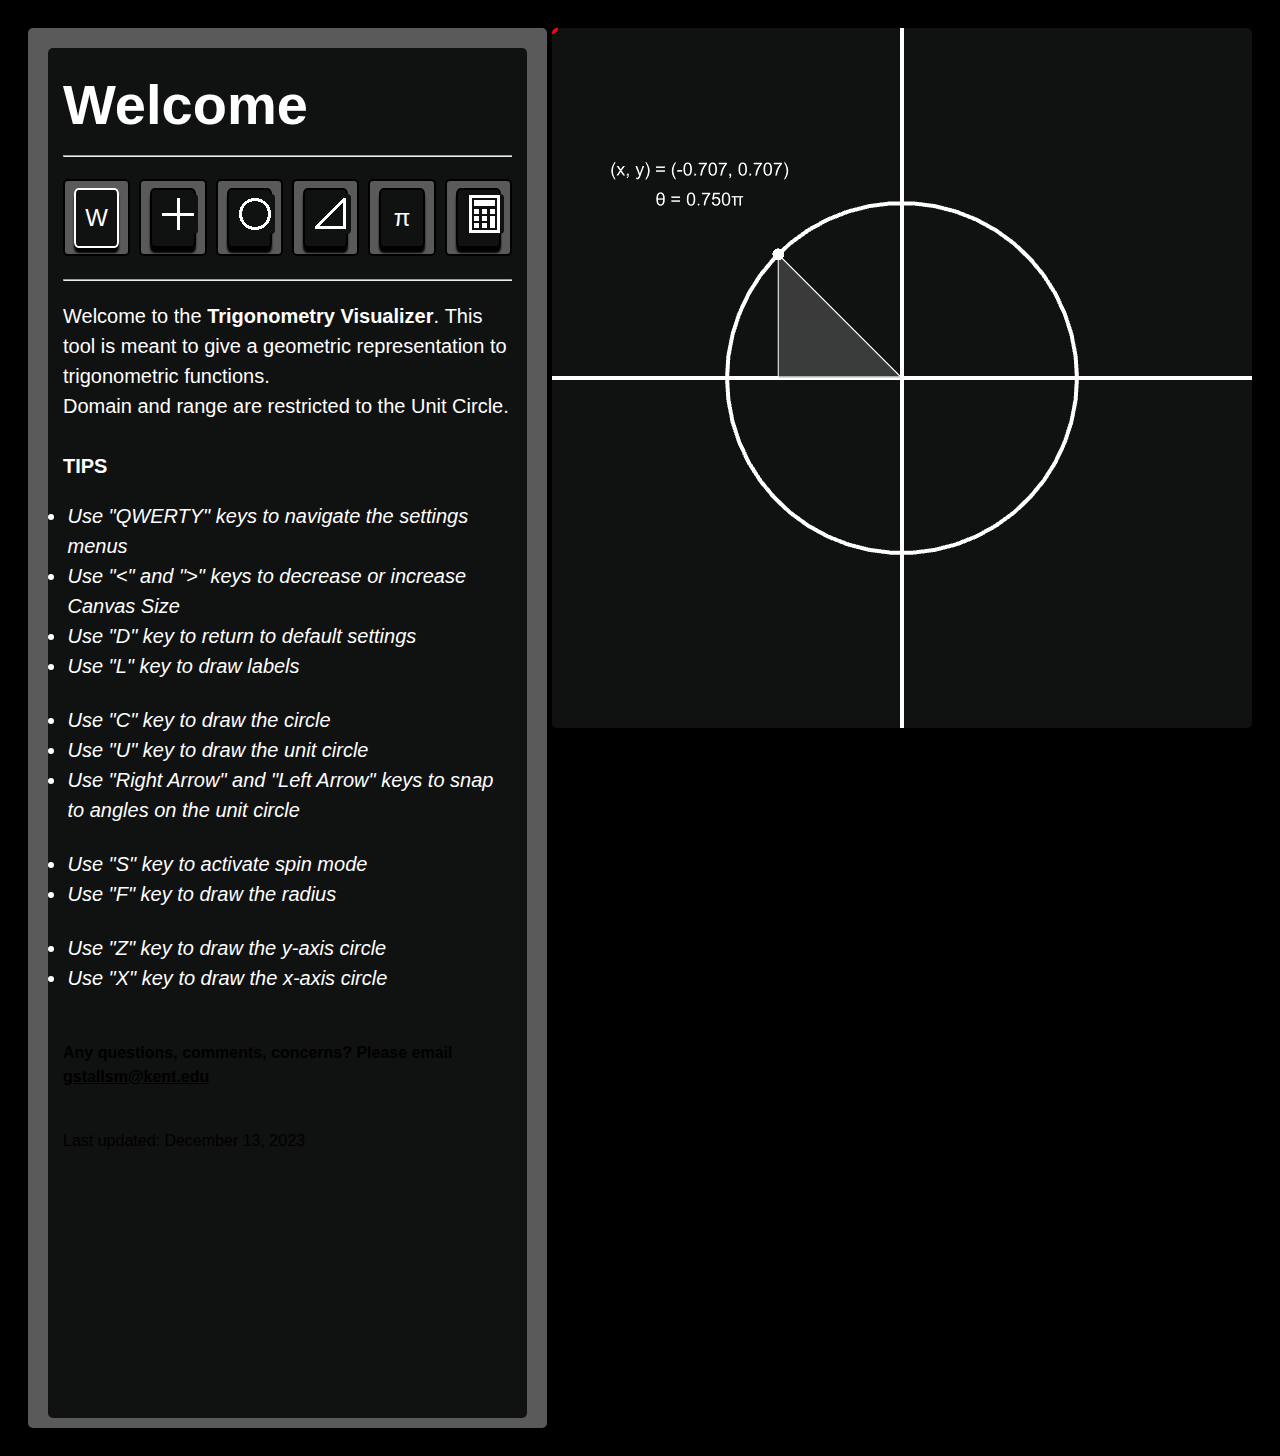
==== commit 933d68ac: "Hardcoded last updated date." ====
--- a/index.html
+++ b/index.html
@@ -73,25 +73,8 @@
       <br><br>
       <b>Any questions, comments, concerns? Please email <u>gstallsm@kent.edu</u></b>
       <br><br>
-      <p>Last updated: <span id="last-updated"></span></p>
-
-      <script>
-        const username = 'gwstallsmith';
-        const repoName = 'Unit-Circle-Visualizer';
-    
-        const apiUrl = `https://api.github.com/repos/${username}/${repoName}`;
-    
-        fetch(apiUrl)
-          .then(response => response.json())
-          .then(data => {
-            const lastUpdated = new Date(data.updated_at);
-            const options = { year: 'numeric', month: 'long', day: 'numeric'};
-            document.getElementById('last-updated').textContent = lastUpdated.toLocaleDateString(undefined, options);
-          })
-          .catch(error => {
-            console.error('Error fetching repository information:', error);
-          });
-      </script>
+      <p>Last updated: December 13, 2023</p>
+
     </p>
   </div>
 </div>
--- a/global.css
+++ b/global.css
@@ -8,6 +8,7 @@
 :root {
     --panel-width: 800px;
     --inner-panel-size: 200px;
+    --panel-height: ;
 }
 
 .shadow {
@@ -66,14 +67,14 @@
 }
 
 p.innerPanel {
-    font-size: 24px;
+    font-size: 20px;
     color:white;
     text-align: left;
 
 }
 
 p.identity {
-    font-size: 24px;
+    font-size: 16px;
     color:white;
     
     margin-left:2%;
@@ -82,9 +83,11 @@
 
     background-color: #101111;
 
+    /*
     border: 2px solid;
     border-color: white;
     border-radius: 10px;
+    */
 
     line-height:170%;
 }
@@ -103,10 +106,6 @@
     width:100px;
     height:50px;
 
-    border:2px solid;
-    border-color:white;
-    border-radius: 10%;
-
     margin-top:2%;
     padding-left:5%;
     padding-right:5%;
@@ -118,6 +117,8 @@
     background-color: #101111;
     width:100px;
     height:50px;
+
+    padding:1%;
 
     border:2px solid;
     border-color:white;
@@ -168,9 +169,6 @@
 
     background-color: #101111;
 
-    border: 2px solid;
-    border-color: white;
-    border-radius: 10px;
 }
 
 label.calcLabel {
@@ -185,16 +183,12 @@
     padding-bottom:1%;
     
     background-color: #101111;
-
-    border: 2px solid;
-    border-color: white;
-    border-radius: 10px;
 }
 
 label.identity{
     height:50px;
 
-    font-size:22px;
+    font-size:18px;
 
 
     color:white;
@@ -206,9 +200,6 @@
 
     background-color: #101111;
 
-    border: 2px solid;
-    border-color: white;
-    border-radius: 10px;
 }
 
 label.identityTitle {
@@ -241,9 +232,6 @@
 
     background-color: #5A5A5A;
 
-
-    border-radius: 10%;
-    border-color: white;
 }
 
 .grid-container-nav {
@@ -266,8 +254,6 @@
     background-color: #5A5A5A;
 
 
-    border-radius: 10%;
-    border-color: white;
 }
 
 .grid-container-info {
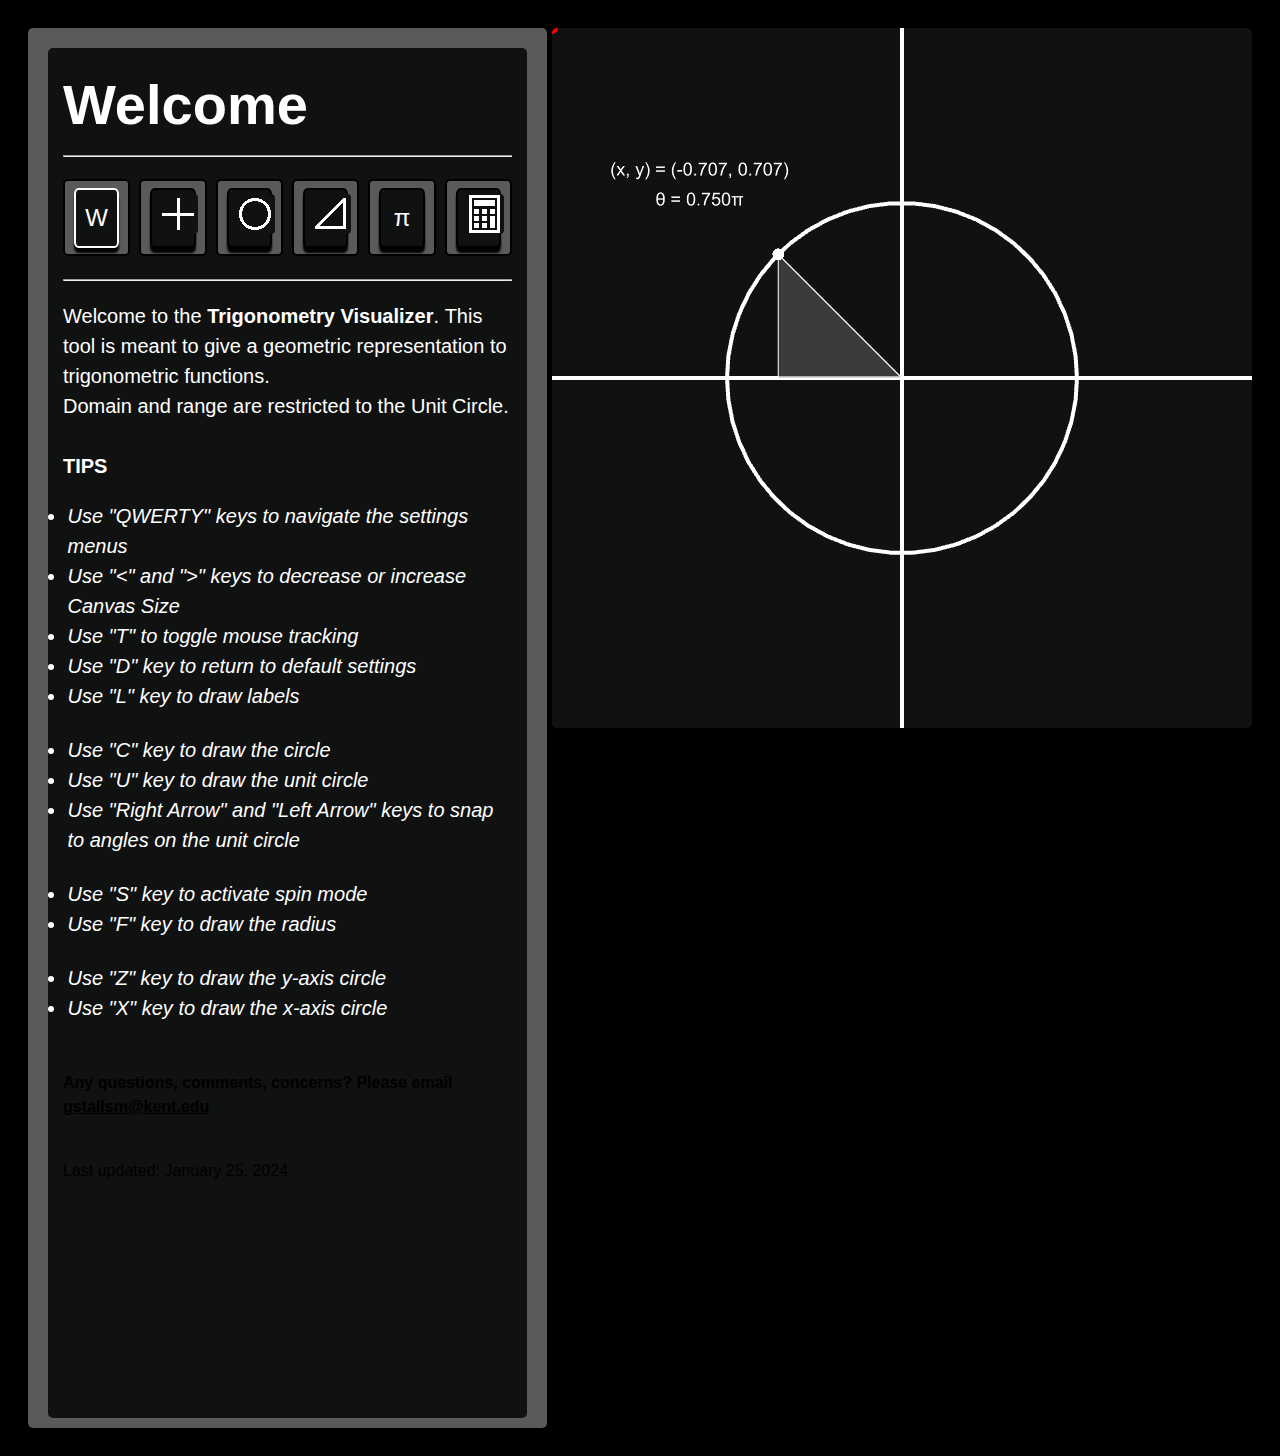
==== commit 7706f4ab: "Added mouse tracking toggle. Disables draw function when mouse tracking is off. Leaves last frame as" ====
--- a/index.html
+++ b/index.html
@@ -56,6 +56,7 @@
       <i>
       <li>Use "QWERTY" keys to navigate the settings menus</li>
       <li>Use "<" and ">" keys to decrease or increase Canvas Size</li>
+      <li>Use "T" to toggle mouse tracking</li>
       <li>Use "D" key to return to default settings</li>
       <li>Use "L" key to draw labels</li>
       <br>
@@ -73,7 +74,7 @@
       <br><br>
       <b>Any questions, comments, concerns? Please email <u>gstallsm@kent.edu</u></b>
       <br><br>
-      <p>Last updated: December 13, 2023</p>
+      <p>Last updated: January 25, 2024</p>
 
     </p>
   </div>
@@ -311,7 +312,7 @@
         <button type="button"  class="gridButton shadow square" onclick="buttonMessage('Five dollars, and you can put whatever you want here.')" style="background-color:magenta;">&nbsp</button>
         <button type="button"  class="gridButton shadow square" onclick="SetMan.butCot()" id="cot2">Off</button>
       </div>
-      </div>
+    </div>
     <div class="grid-container">
       <div class="grid-item">
         <label class="gridLabel">Triangle</label><br>
@@ -325,7 +326,10 @@
         <label class="gridLabel">Labels</label><br>
         <button type="button" class="gridButton shadow" onclick="SetMan.butNames()" id="names1">Off</button>
       </div>
-
+      <div class="grid-item">
+        <label class="gridLabel">Track Mouse</label><br>
+        <button type="button" class="gridButton shadow" onclick="SetMan.butTrackMouse()" id="trackMouse">On</button>
+      </div>
     </div>
     <div class="grid-container-info">
       <div class="grid-item-info">
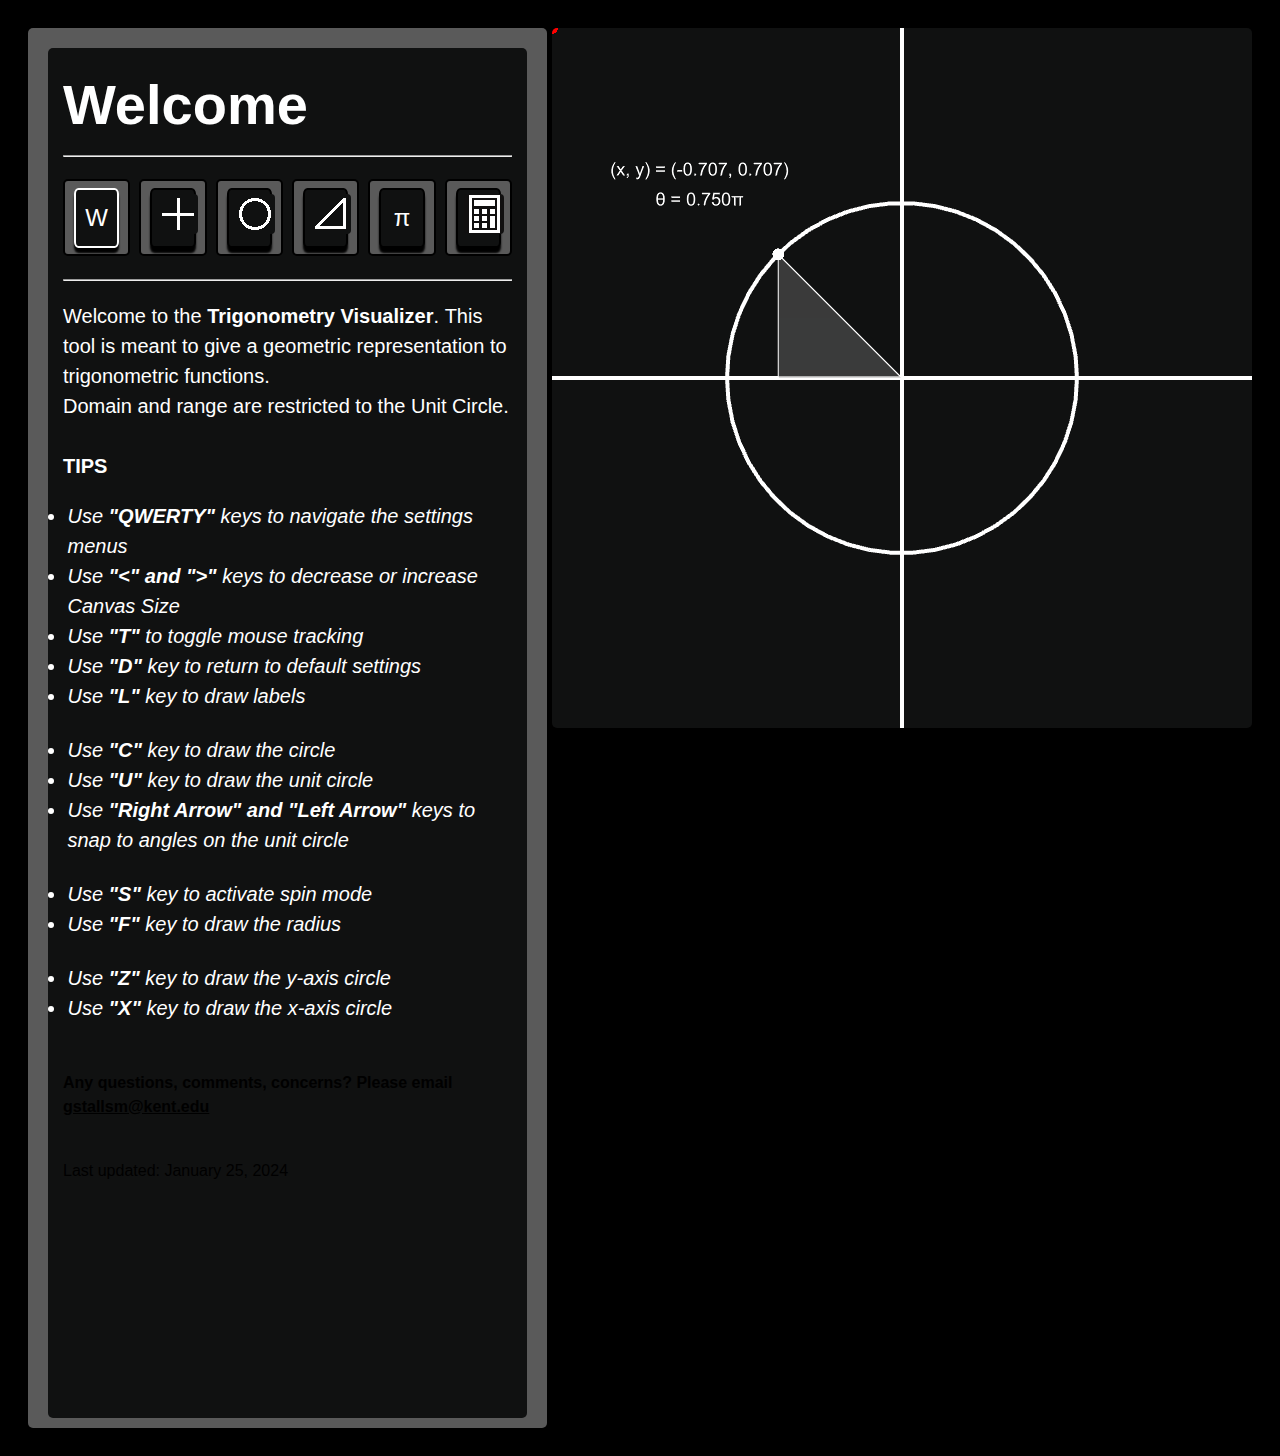
==== commit dc2431ab: "Bolded keyboard shortcut tips for easier reading." ====
--- a/index.html
+++ b/index.html
@@ -54,21 +54,21 @@
       <br><br>
       <b>TIPS</b>
       <i>
-      <li>Use "QWERTY" keys to navigate the settings menus</li>
-      <li>Use "<" and ">" keys to decrease or increase Canvas Size</li>
-      <li>Use "T" to toggle mouse tracking</li>
-      <li>Use "D" key to return to default settings</li>
-      <li>Use "L" key to draw labels</li>
+      <li>Use <b>"QWERTY"</b> keys to navigate the settings menus</li>
+      <li>Use <b>"<" and ">"</b> keys to decrease or increase Canvas Size</li>
+      <li>Use <b>"T"</b> to toggle mouse tracking</li>
+      <li>Use <b>"D"</b> key to return to default settings</li>
+      <li>Use <b>"L"</b> key to draw labels</li>
       <br>
-      <li>Use "C" key to draw the circle</li>
-      <li>Use "U" key to draw the unit circle</li>
-      <li>Use "Right Arrow" and "Left Arrow" keys to snap to angles on the unit circle</li>
+      <li>Use <b>"C"</b> key to draw the circle</li>
+      <li>Use <b>"U"</b> key to draw the unit circle</li>
+      <li>Use <b>"Right Arrow" and "Left Arrow"</b> keys to snap to angles on the unit circle</li>
       <br>
-      <li>Use "S" key to activate spin mode</li>
-      <li>Use "F" key to draw the radius</li>
+      <li>Use <b>"S"</b> key to activate spin mode</li>
+      <li>Use <b>"F"</b> key to draw the radius</li>
       <br>
-      <li>Use "Z" key to draw the y-axis circle</li>
-      <li>Use "X" key to draw the x-axis circle</li>
+      <li>Use <b>"Z"</b> key to draw the y-axis circle</li>
+      <li>Use <b>"X"</b> key to draw the x-axis circle</li>
 
       </i>
       <br><br>
